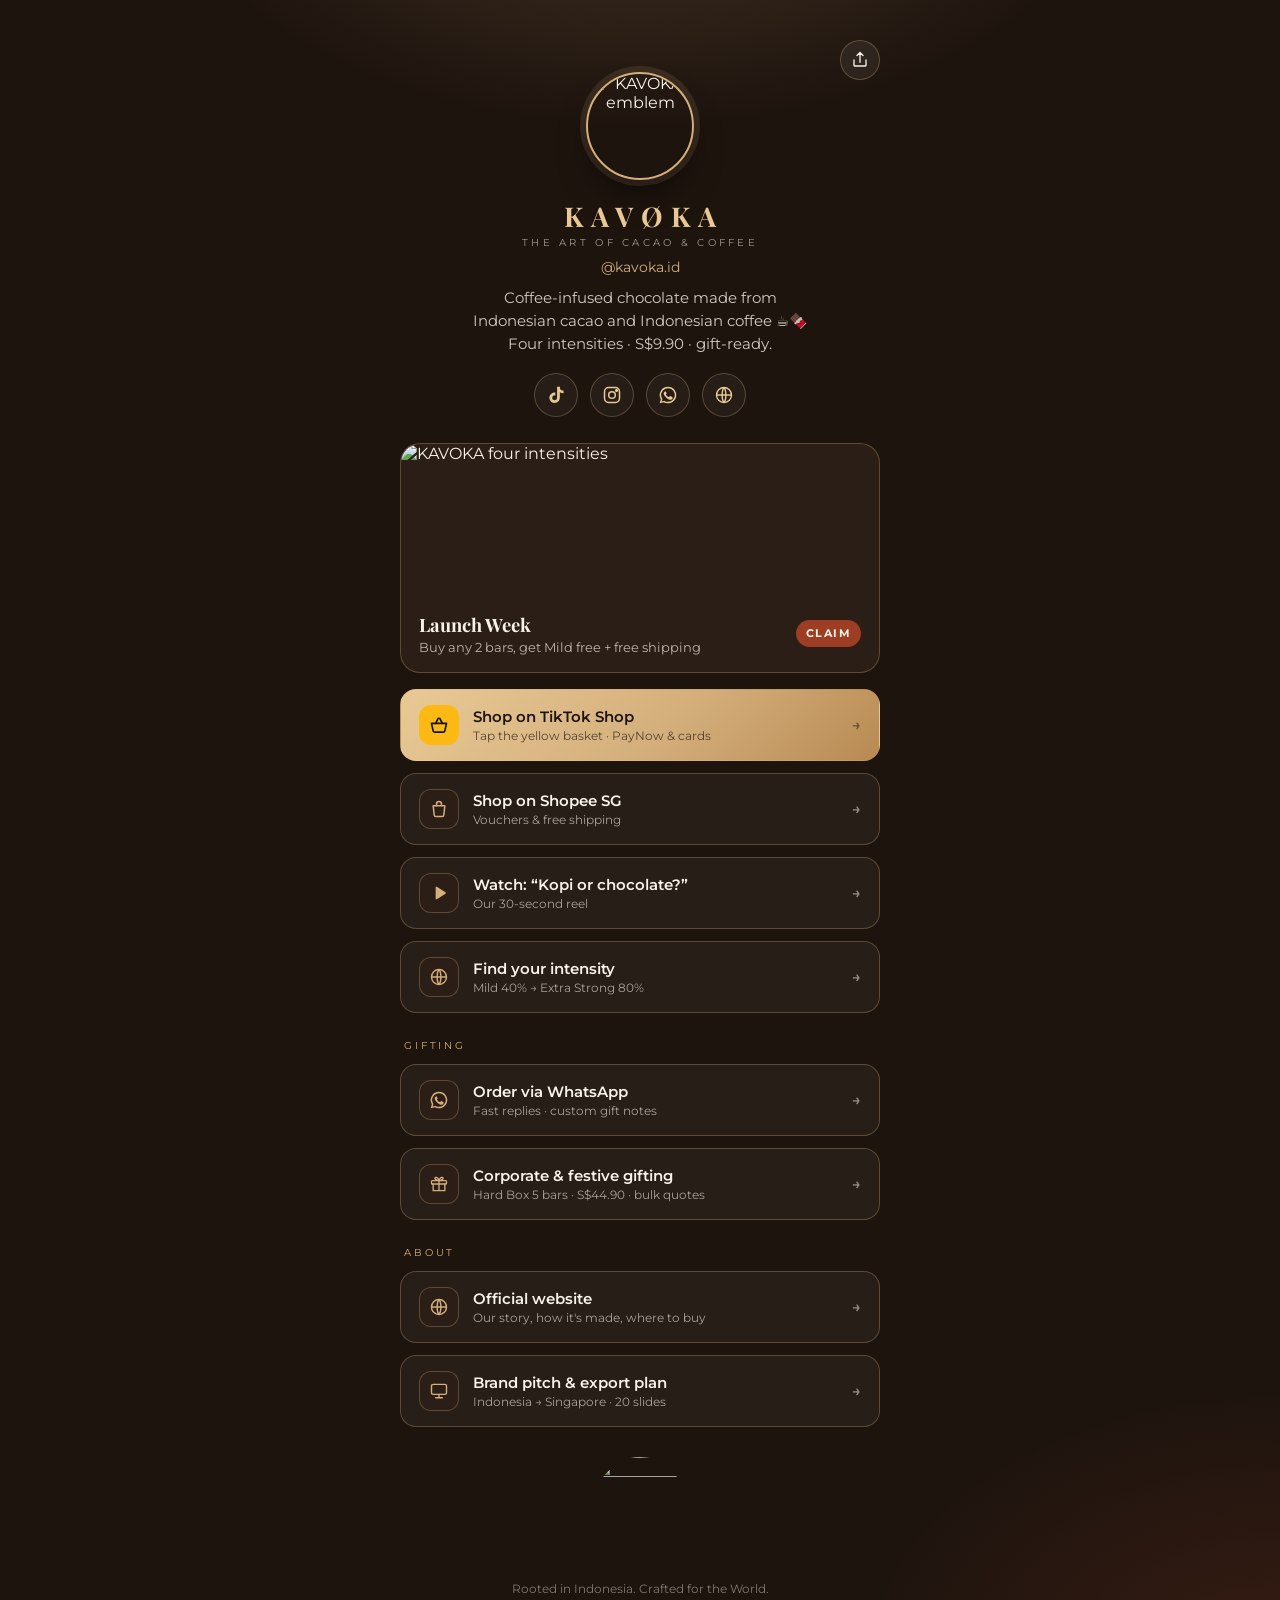
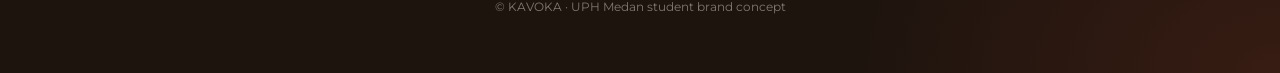
==== public/links/index.html @ 2d8e77c6 "Add KAVOKA brand website and /links link-in-bio page Static site for the UPH 60-Minute Brand Launch " ====
<!doctype html>
<html lang="en">
<head>
  <meta charset="utf-8" />
  <meta name="viewport" content="width=device-width, initial-scale=1" />
  <title>KAVOKA Links</title>
  <meta name="description" content="Shop KAVOKA coffee-infused chocolate on TikTok Shop and Shopee, watch the reel, or order for gifting." />
  <meta name="theme-color" content="#1e140e" />
  <meta property="og:title" content="KAVOKA · The Art of Cacao & Coffee" />
  <meta property="og:description" content="Launch Week: buy 2, get Mild free. Shop on TikTok Shop & Shopee." />
  <meta property="og:image" content="/og.jpg" />
  <link rel="icon" href="/favicon.png" />
  <link rel="apple-touch-icon" href="/apple-touch-icon.png" />
  <link rel="preconnect" href="https://fonts.googleapis.com" />
  <link rel="preconnect" href="https://fonts.gstatic.com" crossorigin />
  <link href="https://fonts.googleapis.com/css2?family=Montserrat:wght@400;500;600;700&family=Playfair+Display:ital,wght@0,600;0,700;1,500&display=swap" rel="stylesheet" />
  <style>
    :root { --espresso:#2b1e16; --deep:#1e140e; --gold:#d4af7c; --gold2:#e8c995; --ivory:#f7f3e9; --line:rgba(212,175,124,.3); }
    * { box-sizing: border-box; }
    body {
      margin: 0; min-height: 100svh; font-family: Montserrat, system-ui, sans-serif; color: var(--ivory);
      background:
        radial-gradient(700px 420px at 50% -10%, rgba(212,175,124,.22), transparent 70%),
        radial-gradient(600px 400px at 100% 100%, rgba(156,61,36,.2), transparent 70%),
        var(--deep);
      display: flex; justify-content: center; padding: 40px 16px 56px;
    }
    body::before { content: ""; position: fixed; inset: 0; background: url("/img/emblem.webp") center 120% / 120% no-repeat; opacity: .035; pointer-events: none; }
    main { width: 100%; max-width: 480px; position: relative; }
    .top { display: flex; justify-content: flex-end; }
    .share { background: rgba(255,255,255,.06); border: 1px solid var(--line); color: var(--ivory); border-radius: 999px; width: 40px; height: 40px; display: grid; place-items: center; cursor: pointer; }
    .share svg { width: 18px; height: 18px; }
    header { text-align: center; margin-top: -8px; }
    .avatar { width: 108px; height: 108px; border-radius: 50%; object-fit: cover; border: 2px solid var(--gold); box-shadow: 0 0 0 6px rgba(212,175,124,.12), 0 20px 40px -16px #000; margin: 0 auto; display: block; }
    h1 { font-family: "Playfair Display", serif; letter-spacing: .3em; font-size: 1.7rem; margin: 18px 0 2px; color: var(--gold2); padding-left: .3em; }
    .tag { font-size: .64rem; letter-spacing: .32em; color: rgba(247,243,233,.6); margin: 0; }
    .handle { font-size: .85rem; color: var(--gold); margin: 10px 0 0; }
    .bio { font-size: .92rem; line-height: 1.55; color: rgba(247,243,233,.82); margin: 12px auto 0; max-width: 34ch; }
    .socials { display: flex; justify-content: center; gap: 12px; margin: 18px 0 26px; }
    .socials a { width: 44px; height: 44px; border-radius: 50%; display: grid; place-items: center; border: 1px solid var(--line); color: var(--gold2); background: rgba(255,255,255,.04); transition: transform .2s, border-color .2s; }
    .socials a:hover { transform: translateY(-2px); border-color: var(--gold); }
    .socials svg { width: 20px; height: 20px; }
    .promo { border-radius: 20px; overflow: hidden; border: 1px solid var(--line); background: var(--espresso); margin-bottom: 16px; text-decoration: none; color: inherit; display: block; }
    .promo img { width: 100%; height: auto; display: block; }
    .promo div { padding: 14px 18px 16px; display: flex; align-items: center; gap: 12px; }
    .promo strong { font-family: "Playfair Display", serif; font-size: 1.15rem; display: block; }
    .promo small { color: rgba(247,243,233,.7); font-size: .8rem; }
    .pill { margin-left: auto; background: #9c3d24; color: var(--ivory); font-size: .66rem; letter-spacing: .14em; font-weight: 700; padding: 7px 10px; border-radius: 999px; white-space: nowrap; }
    .links { display: grid; gap: 12px; }
    .link {
      display: flex; align-items: center; gap: 14px; padding: 15px 18px; border-radius: 16px; text-decoration: none; color: var(--ivory);
      background: rgba(255,255,255,.045); border: 1px solid var(--line); font-weight: 600; font-size: .95rem;
      transition: transform .2s ease, background .2s ease, border-color .2s ease;
    }
    .link:hover { transform: translateY(-2px); border-color: var(--gold); background: rgba(212,175,124,.09); }
    .link .ic { width: 40px; height: 40px; flex: none; border-radius: 12px; display: grid; place-items: center; background: var(--espresso); color: var(--gold); border: 1px solid var(--line); }
    .link .ic svg { width: 20px; height: 20px; }
    .link span small { display: block; font-weight: 400; font-size: .76rem; color: rgba(247,243,233,.62); margin-top: 2px; }
    .link .arr { margin-left: auto; opacity: .5; }
    .link.featured { background: linear-gradient(135deg, #e8c995, #d4af7c 55%, #b88a52); color: var(--deep); border-color: transparent; }
    .link.featured .ic { background: #fdb913; color: #111; border: 0; }
    .link.featured small { color: rgba(30,20,14,.7); }
    .section-label { font-size: .64rem; letter-spacing: .28em; text-transform: uppercase; color: var(--gold); margin: 14px 4px 0; }
    footer { text-align: center; font-size: .72rem; color: rgba(247,243,233,.45); margin-top: 30px; line-height: 1.6; }
    footer img { display: block; width: 96px; height: auto; margin: 0 auto 12px; opacity: .85; border-radius: 50%; }
    .toast { position: fixed; left: 50%; bottom: 24px; transform: translate(-50%, 20px); background: var(--ivory); color: var(--deep); padding: 10px 18px; border-radius: 999px; font-size: .85rem; font-weight: 600; opacity: 0; transition: .25s; pointer-events: none; }
    .toast.show { opacity: 1; transform: translate(-50%, 0); }
    :focus-visible { outline: 2px solid var(--gold); outline-offset: 3px; }
    @media (prefers-reduced-motion: reduce) { * { transition: none !important; } }
  </style>
</head>
<body>
  <svg width="0" height="0" style="position:absolute" aria-hidden="true">
    <symbol id="basket" viewBox="0 0 24 24" fill="none" stroke="currentColor" stroke-width="2" stroke-linecap="round" stroke-linejoin="round"><path d="M3 10h18l-2 9a2 2 0 0 1-2 1.6H7A2 2 0 0 1 5 19z"/><path d="m8 10 3-6M16 10l-3-6"/></symbol>
    <symbol id="bag" viewBox="0 0 24 24" fill="none" stroke="currentColor" stroke-width="1.8" stroke-linecap="round" stroke-linejoin="round"><path d="M5 8h14l-1.2 11.2a2 2 0 0 1-2 1.8H8.2a2 2 0 0 1-2-1.8z"/><path d="M9 8V6a3 3 0 0 1 6 0v2"/></symbol>
    <symbol id="globe" viewBox="0 0 24 24" fill="none" stroke="currentColor" stroke-width="1.7"><circle cx="12" cy="12" r="9"/><path d="M3 12h18M12 3c3 3.5 3 14.5 0 18M12 3c-3 3.5-3 14.5 0 18"/></symbol>
    <symbol id="play" viewBox="0 0 24 24" fill="currentColor"><path d="M8 5.5v13a1 1 0 0 0 1.5.86l10.2-6.5a1 1 0 0 0 0-1.72L9.5 4.64A1 1 0 0 0 8 5.5z"/></symbol>
    <symbol id="wa" viewBox="0 0 24 24" fill="currentColor"><path d="M12 2a10 10 0 0 0-8.6 15.1L2 22l5-1.3A10 10 0 1 0 12 2zm0 18.2a8.2 8.2 0 0 1-4.2-1.1l-.3-.2-3 .8.8-2.9-.2-.3A8.2 8.2 0 1 1 12 20.2zm4.5-6.1c-.2-.1-1.5-.7-1.7-.8-.2-.1-.4-.1-.6.1l-.8 1c-.1.2-.3.2-.5.1a6.7 6.7 0 0 1-3.3-2.9c-.2-.4.2-.4.7-1.3.1-.2 0-.3 0-.4l-.8-1.8c-.2-.5-.4-.4-.6-.4h-.5a1 1 0 0 0-.7.3 3 3 0 0 0-.9 2.2 5.2 5.2 0 0 0 1.1 2.8 12 12 0 0 0 4.6 4c1.7.7 2.4.8 3.2.6a2.8 2.8 0 0 0 1.8-1.3c.2-.6.2-1.1.2-1.2-.1-.1-.2-.2-.5-.3z"/></symbol>
    <symbol id="gift" viewBox="0 0 24 24" fill="none" stroke="currentColor" stroke-width="1.6" stroke-linecap="round" stroke-linejoin="round"><rect x="3" y="8" width="18" height="4" rx="1"/><path d="M5 12v8h14v-8M12 8v12M12 8S10.5 3.5 8 4.2 8.5 8 12 8zm0 0s1.5-4.5 4-3.8S15.5 8 12 8z"/></symbol>
    <symbol id="deck" viewBox="0 0 24 24" fill="none" stroke="currentColor" stroke-width="1.7" stroke-linecap="round"><rect x="3" y="4" width="18" height="12" rx="2"/><path d="M12 16v4M8 20h8"/></symbol>
    <symbol id="ig" viewBox="0 0 24 24" fill="none" stroke="currentColor" stroke-width="1.8"><rect x="3" y="3" width="18" height="18" rx="5"/><circle cx="12" cy="12" r="4"/><circle cx="17.5" cy="6.5" r="1" fill="currentColor"/></symbol>
    <symbol id="tt" viewBox="0 0 24 24" fill="currentColor"><path d="M16.6 2h-3.3v13.3a2.9 2.9 0 1 1-2.1-2.8V9.1a6.3 6.3 0 1 0 5.4 6.2V8.6a7.7 7.7 0 0 0 4.4 1.4V6.7a4.5 4.5 0 0 1-4.4-4.7z"/></symbol>
    <symbol id="sharei" viewBox="0 0 24 24" fill="none" stroke="currentColor" stroke-width="1.8" stroke-linecap="round" stroke-linejoin="round"><path d="M4 12v7a1 1 0 0 0 1 1h14a1 1 0 0 0 1-1v-7M16 6l-4-4-4 4M12 2v13"/></symbol>
  </svg>

  <main>
    <div class="top"><button class="share" id="share" aria-label="Share this page"><svg><use href="#sharei"/></svg></button></div>
    <header>
      <img class="avatar" src="/img/emblem.webp" alt="KAVOKA emblem" width="108" height="108" />
      <h1>KAVØKA</h1>
      <p class="tag">THE ART OF CACAO &amp; COFFEE</p>
      <p class="handle" id="handle">@kavoka.id</p>
      <p class="bio">Coffee-infused chocolate made from Indonesian cacao and Indonesian coffee ☕🍫 Four intensities · S$9.90 · gift-ready.</p>
    </header>

    <nav class="socials" aria-label="Social media">
      <a data-link="tiktok" target="_blank" rel="noopener" aria-label="TikTok" data-track="links_tiktok"><svg><use href="#tt"/></svg></a>
      <a data-link="instagram" target="_blank" rel="noopener" aria-label="Instagram" data-track="links_instagram"><svg><use href="#ig"/></svg></a>
      <a data-link="whatsapp" target="_blank" rel="noopener" aria-label="WhatsApp" data-track="links_whatsapp_icon"><svg><use href="#wa"/></svg></a>
      <a href="/" aria-label="Website"><svg><use href="#globe"/></svg></a>
    </nav>

    <a class="promo" data-link="tiktokShop" target="_blank" rel="noopener" data-track="links_promo">
      <img src="/img/pack-lineup.webp" alt="KAVOKA four intensities" width="1536" height="492" />
      <div><span><strong>Launch Week</strong><small>Buy any 2 bars, get Mild free + free shipping</small></span><span class="pill">CLAIM</span></div>
    </a>

    <div class="links">
      <a class="link featured" data-link="tiktokShop" target="_blank" rel="noopener" data-track="links_tiktokshop">
        <span class="ic"><svg><use href="#basket"/></svg></span><span>Shop on TikTok Shop<small>Tap the yellow basket · PayNow &amp; cards</small></span><span class="arr">→</span>
      </a>
      <a class="link" data-link="shopee" target="_blank" rel="noopener" data-track="links_shopee">
        <span class="ic"><svg><use href="#bag"/></svg></span><span>Shop on Shopee SG<small>Vouchers &amp; free shipping</small></span><span class="arr">→</span>
      </a>
      <a class="link" href="/#reel" data-track="links_reel">
        <span class="ic"><svg><use href="#play"/></svg></span><span>Watch: “Kopi or chocolate?”<small>Our 30-second reel</small></span><span class="arr">→</span>
      </a>
      <a class="link" href="/#collection" data-track="links_collection">
        <span class="ic"><svg><use href="#globe"/></svg></span><span>Find your intensity<small>Mild 40% → Extra Strong 80%</small></span><span class="arr">→</span>
      </a>

      <p class="section-label">Gifting</p>
      <a class="link" data-link="whatsapp" target="_blank" rel="noopener" data-track="links_whatsapp">
        <span class="ic"><svg><use href="#wa"/></svg></span><span>Order via WhatsApp<small>Fast replies · custom gift notes</small></span><span class="arr">→</span>
      </a>
      <a class="link" data-link="corporateEmail" data-track="links_corporate">
        <span class="ic"><svg><use href="#gift"/></svg></span><span>Corporate &amp; festive gifting<small>Hard Box 5 bars · S$44.90 · bulk quotes</small></span><span class="arr">→</span>
      </a>

      <p class="section-label">About</p>
      <a class="link" href="/" data-track="links_website">
        <span class="ic"><svg><use href="#globe"/></svg></span><span>Official website<small>Our story, how it's made, where to buy</small></span><span class="arr">→</span>
      </a>
      <a class="link" href="/#pitch" data-track="links_pitch">
        <span class="ic"><svg><use href="#deck"/></svg></span><span>Brand pitch &amp; export plan<small>Indonesia → Singapore · 20 slides</small></span><span class="arr">→</span>
      </a>
    </div>

    <footer>
      <img src="/img/logo-seal.webp" alt="" width="120" height="139" loading="lazy" />
      Rooted in Indonesia. Crafted for the World.<br />© KAVOKA · UPH Medan student brand concept
    </footer>
  </main>
  <div class="toast" id="toast">Link copied</div>

  <script src="/assets/links.js"></script>
  <script>
    (function () {
      var L = window.KAVOKA_LINKS || {};
      document.querySelectorAll("[data-link]").forEach(function (a) { var u = L[a.getAttribute("data-link")]; if (u) a.href = u; });
      if (L.handle) document.getElementById("handle").textContent = L.handle;
      window.va = window.va || function () { (window.vaq = window.vaq || []).push(arguments); };
      document.addEventListener("click", function (e) { var t = e.target.closest("[data-track]"); if (t) try { window.va("event", { name: t.getAttribute("data-track") }); } catch (x) {} });
      var toast = document.getElementById("toast");
      document.getElementById("share").addEventListener("click", function () {
        var data = { title: "KAVOKA", text: "Coffee-infused chocolate from Indonesia ☕🍫", url: location.href };
        if (navigator.share) { navigator.share(data).catch(function () {}); return; }
        if (navigator.clipboard) navigator.clipboard.writeText(location.href).then(function () { toast.classList.add("show"); setTimeout(function () { toast.classList.remove("show"); }, 1600); });
      });
    })();
  </script>
  <script defer src="/_vercel/insights/script.js"></script>
</body>
</html>
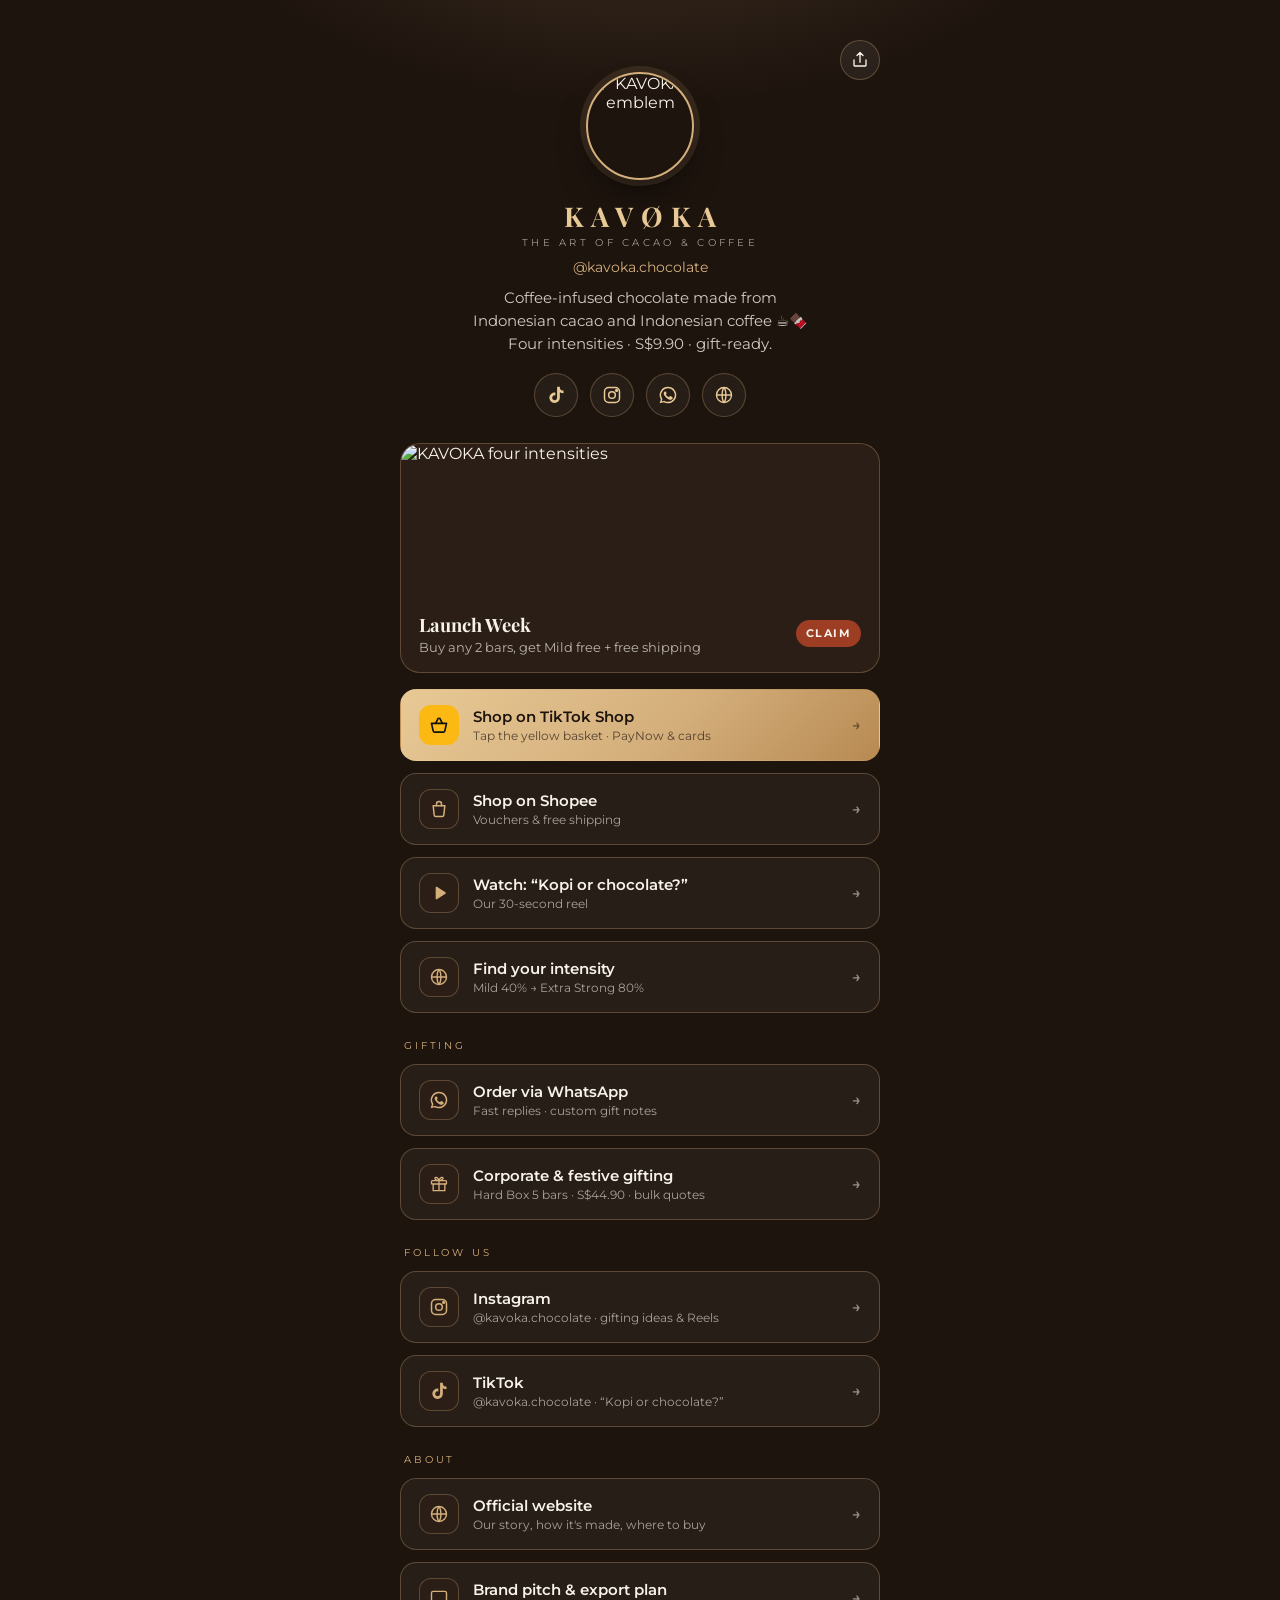
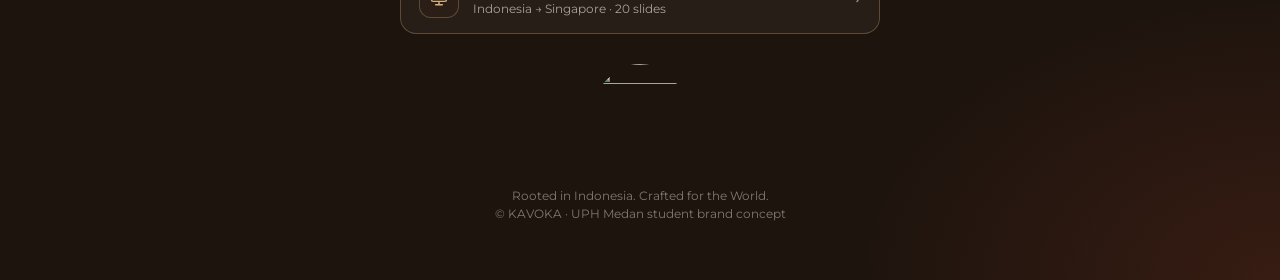
==== commit c8b3b08b: "Add real Instagram, TikTok and Shopee links to site and /links Co-Authored-By: Claude Opus 5.5 <nore" ====
--- a/public/links/index.html
+++ b/public/links/index.html
@@ -89,7 +89,7 @@
       <img class="avatar" src="/img/emblem.webp" alt="KAVOKA emblem" width="108" height="108" />
       <h1>KAVØKA</h1>
       <p class="tag">THE ART OF CACAO &amp; COFFEE</p>
-      <p class="handle" id="handle">@kavoka.id</p>
+      <p class="handle" id="handle">@kavoka.chocolate</p>
       <p class="bio">Coffee-infused chocolate made from Indonesian cacao and Indonesian coffee ☕🍫 Four intensities · S$9.90 · gift-ready.</p>
     </header>
 
@@ -110,7 +110,7 @@
         <span class="ic"><svg><use href="#basket"/></svg></span><span>Shop on TikTok Shop<small>Tap the yellow basket · PayNow &amp; cards</small></span><span class="arr">→</span>
       </a>
       <a class="link" data-link="shopee" target="_blank" rel="noopener" data-track="links_shopee">
-        <span class="ic"><svg><use href="#bag"/></svg></span><span>Shop on Shopee SG<small>Vouchers &amp; free shipping</small></span><span class="arr">→</span>
+        <span class="ic"><svg><use href="#bag"/></svg></span><span>Shop on Shopee<small>Vouchers &amp; free shipping</small></span><span class="arr">→</span>
       </a>
       <a class="link" href="/#reel" data-track="links_reel">
         <span class="ic"><svg><use href="#play"/></svg></span><span>Watch: “Kopi or chocolate?”<small>Our 30-second reel</small></span><span class="arr">→</span>
@@ -125,6 +125,14 @@
       </a>
       <a class="link" data-link="corporateEmail" data-track="links_corporate">
         <span class="ic"><svg><use href="#gift"/></svg></span><span>Corporate &amp; festive gifting<small>Hard Box 5 bars · S$44.90 · bulk quotes</small></span><span class="arr">→</span>
+      </a>
+
+      <p class="section-label">Follow us</p>
+      <a class="link" data-link="instagram" target="_blank" rel="noopener" data-track="links_instagram_btn">
+        <span class="ic"><svg><use href="#ig"/></svg></span><span>Instagram<small>@kavoka.chocolate · gifting ideas &amp; Reels</small></span><span class="arr">→</span>
+      </a>
+      <a class="link" data-link="tiktok" target="_blank" rel="noopener" data-track="links_tiktok_btn">
+        <span class="ic"><svg><use href="#tt"/></svg></span><span>TikTok<small>@kavoka.chocolate · “Kopi or chocolate?”</small></span><span class="arr">→</span>
       </a>
 
       <p class="section-label">About</p>
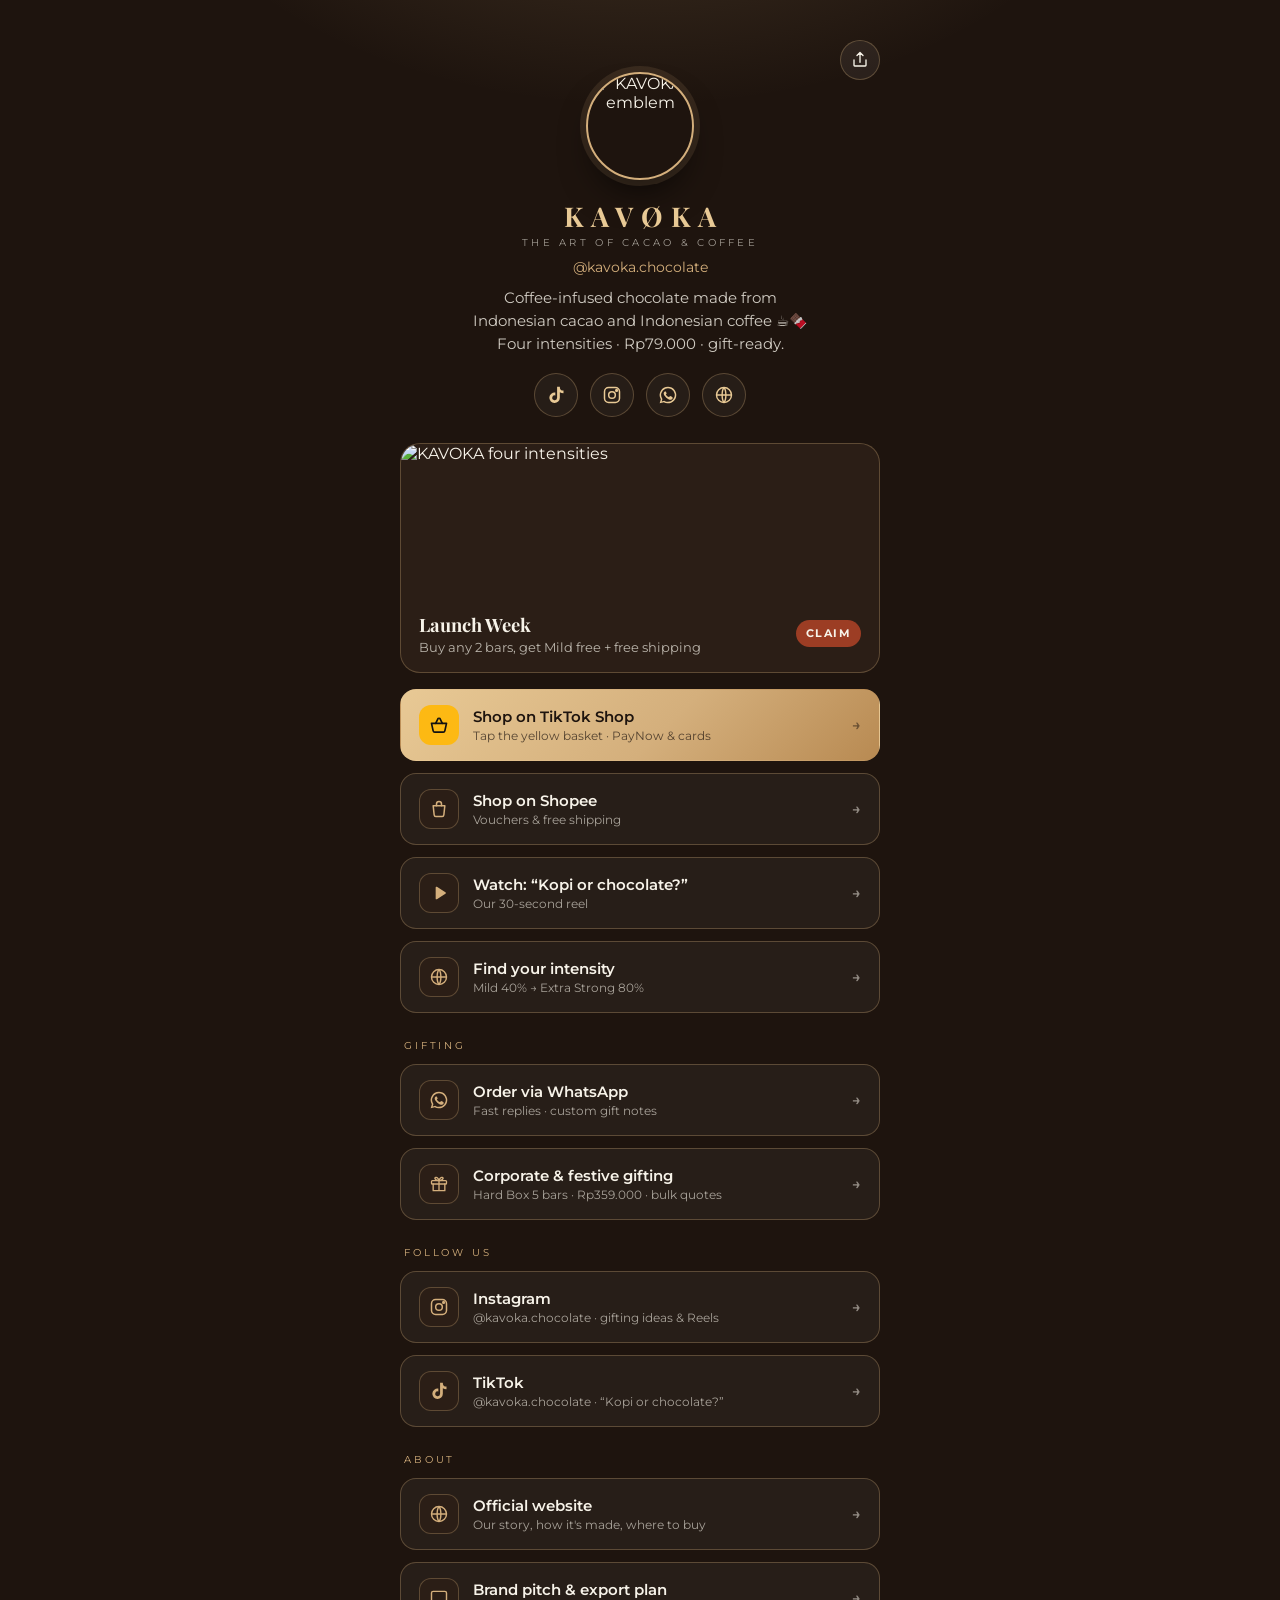
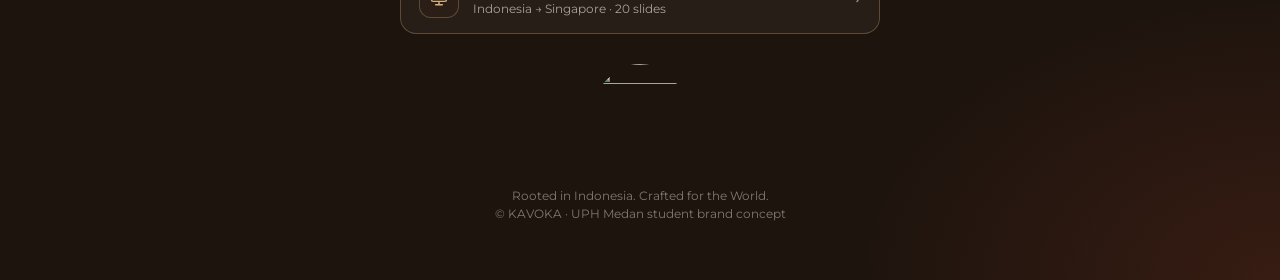
==== commit 8da2c8a1: "Set KAVOKA retail price to Rp79.000 per bar Hero, buy bar, reel, pitch, links page and pricing ladde" ====
--- a/public/links/index.html
+++ b/public/links/index.html
@@ -90,7 +90,7 @@
       <h1>KAVØKA</h1>
       <p class="tag">THE ART OF CACAO &amp; COFFEE</p>
       <p class="handle" id="handle">@kavoka.chocolate</p>
-      <p class="bio">Coffee-infused chocolate made from Indonesian cacao and Indonesian coffee ☕🍫 Four intensities · S$9.90 · gift-ready.</p>
+      <p class="bio">Coffee-infused chocolate made from Indonesian cacao and Indonesian coffee ☕🍫 Four intensities · Rp79.000 · gift-ready.</p>
     </header>
 
     <nav class="socials" aria-label="Social media">
@@ -124,7 +124,7 @@
         <span class="ic"><svg><use href="#wa"/></svg></span><span>Order via WhatsApp<small>Fast replies · custom gift notes</small></span><span class="arr">→</span>
       </a>
       <a class="link" data-link="corporateEmail" data-track="links_corporate">
-        <span class="ic"><svg><use href="#gift"/></svg></span><span>Corporate &amp; festive gifting<small>Hard Box 5 bars · S$44.90 · bulk quotes</small></span><span class="arr">→</span>
+        <span class="ic"><svg><use href="#gift"/></svg></span><span>Corporate &amp; festive gifting<small>Hard Box 5 bars · Rp359.000 · bulk quotes</small></span><span class="arr">→</span>
       </a>
 
       <p class="section-label">Follow us</p>
